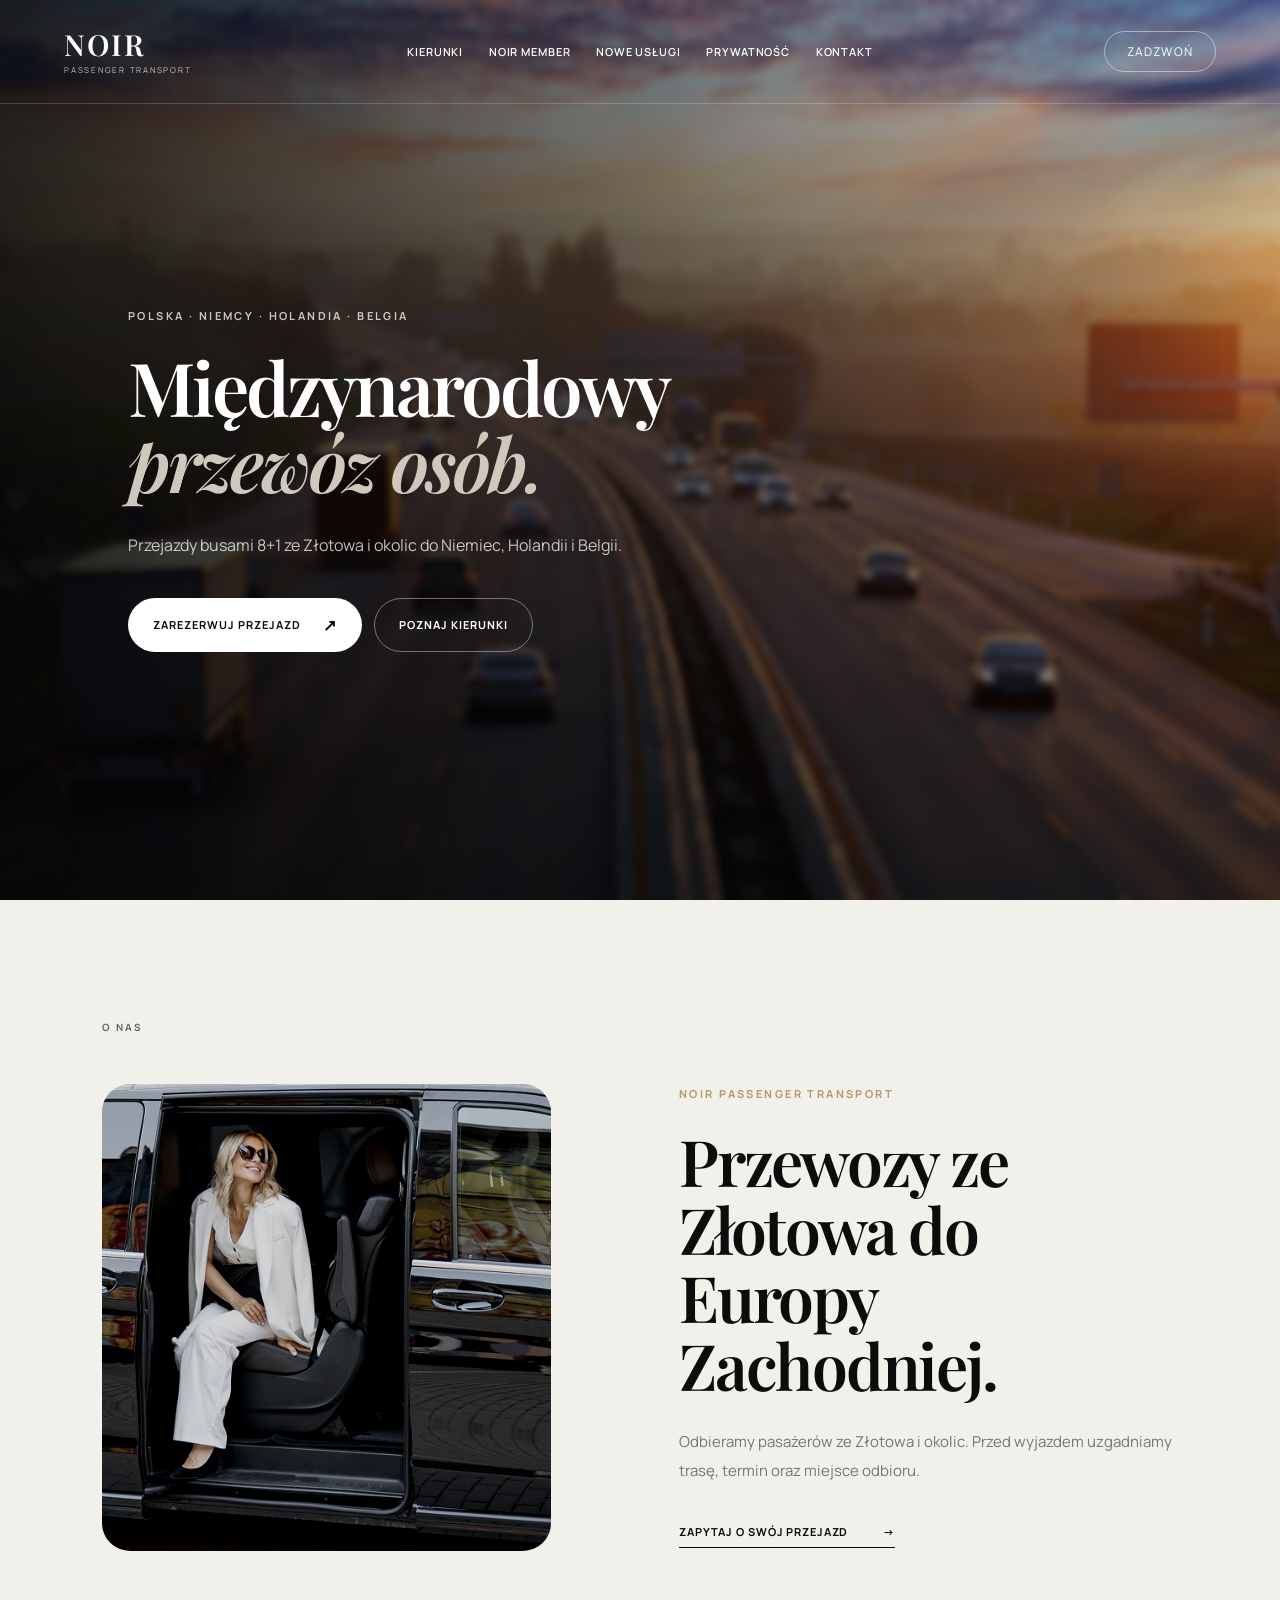
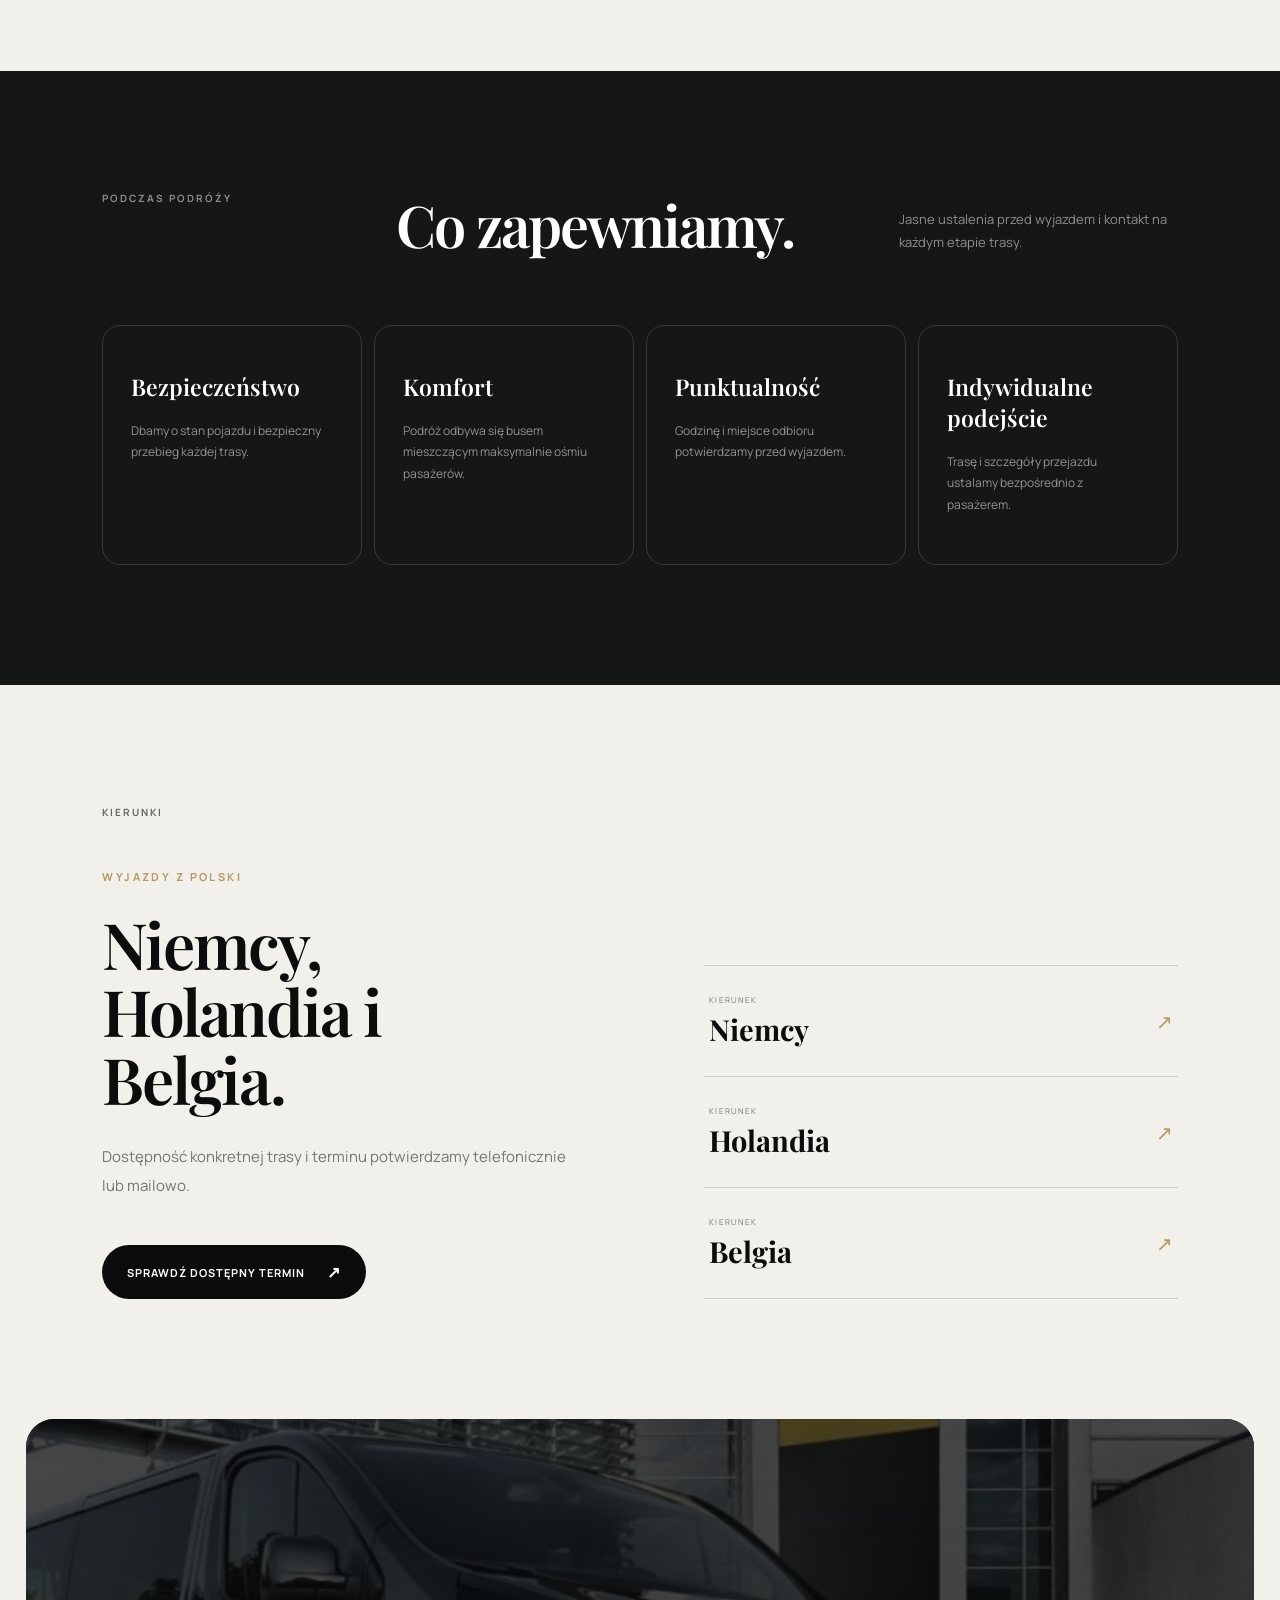
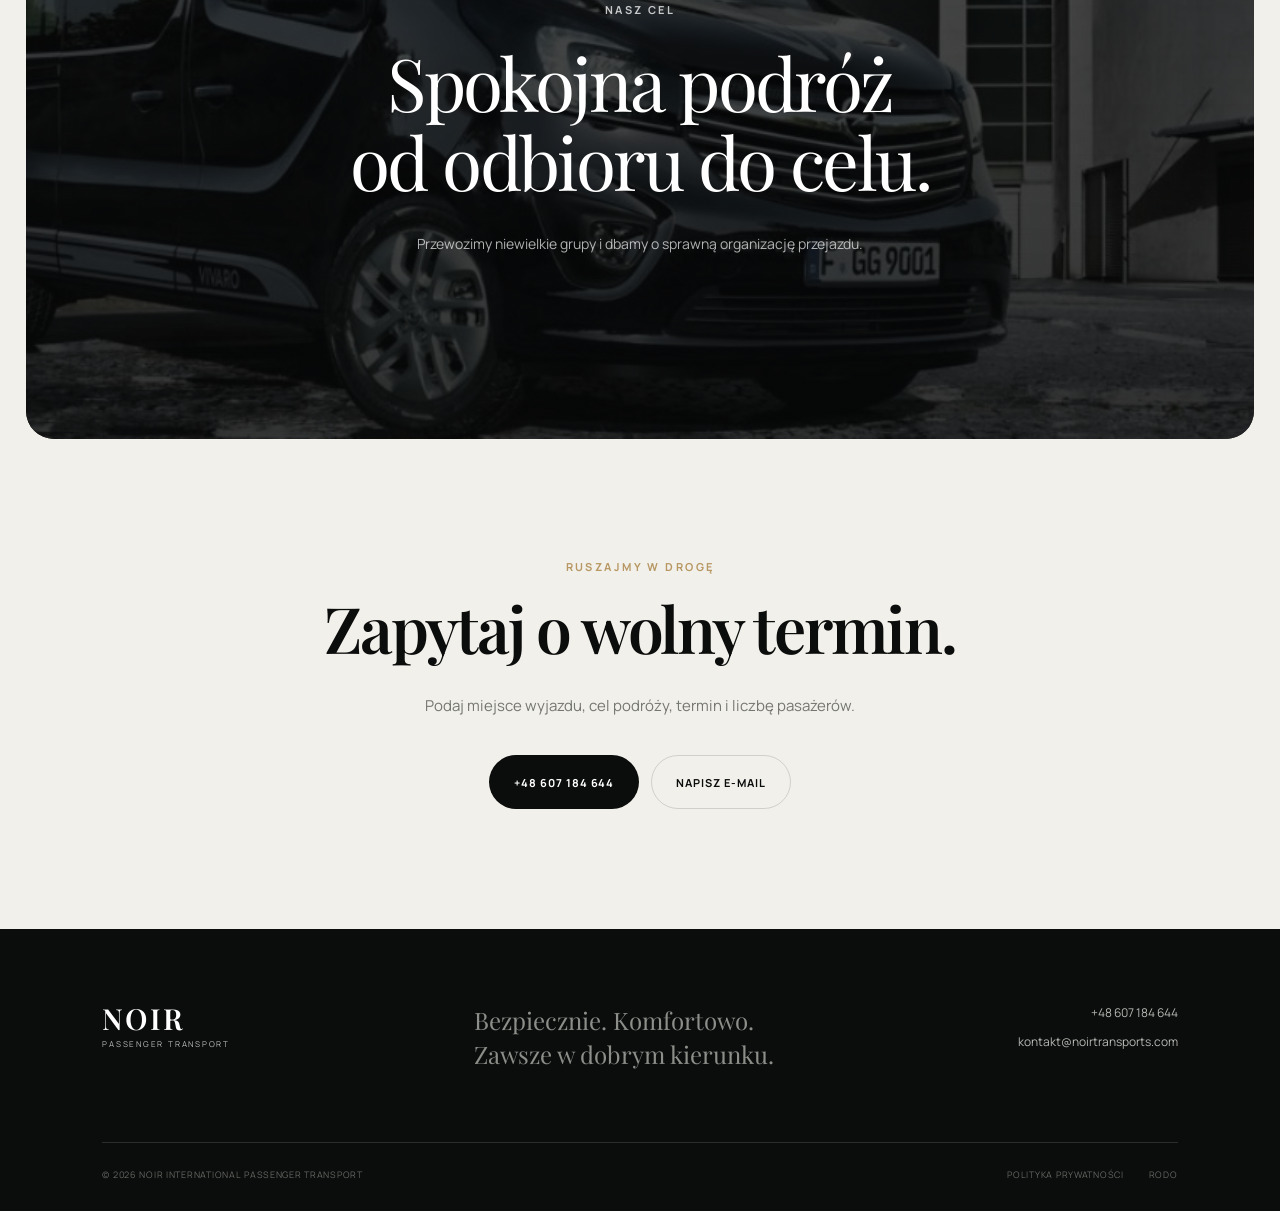
==== index.html @ 22362ea9 "Dodanie plików" ====
<!doctype html>
<html lang="pl">
  <head>
    <meta charset="UTF-8" />
    <meta name="viewport" content="width=device-width, initial-scale=1.0" />
    <title>Noir Transports — Międzynarodowy przewóz osób</title>
    <meta
      name="description"
      content="Komfortowe i bezpieczne przewozy osób z Polski do Niemiec, Holandii i Belgii. Zarezerwuj przejazd z NOIR."
    />
    <link rel="preconnect" href="https://fonts.googleapis.com" />
    <link rel="preconnect" href="https://fonts.gstatic.com" crossorigin />
    <link
      href="https://fonts.googleapis.com/css2?family=Manrope:wght@400;500;600;700&family=Playfair+Display:wght@600;700&display=swap"
      rel="stylesheet"
    />
    <link rel="stylesheet" href="index.css" />
  </head>
  <body>
    <header class="site-header">
      <a class="brand" href="index.html" aria-label="NOIR — strona główna">
        <span>NOIR</span>
        <small>Passenger transport</small>
      </a>
      <nav class="desktop-nav" aria-label="Główna nawigacja">
        <a href="#kierunki">Kierunki</a>
        <a href="noir-member.html">NOIR Member</a>
        <a href="nowe-uslugi.html">Nowe usługi</a>
        <a href="polityka-prywatnosci.html">Prywatność</a>
        <a href="kontakt.html">Kontakt</a>
      </nav>
      <a class="header-cta" href="tel:+48607184644">Zadzwoń</a>
      <button
        class="menu-toggle"
        type="button"
        aria-label="Otwórz menu"
        aria-expanded="false"
        aria-controls="sidebar"
      >
        <span></span><span></span>
      </button>
    </header>

    <div class="menu-panel" id="sidebar" aria-hidden="true">
      <nav aria-label="Menu">
        <a href="index.html">Strona główna</a>
        <a href="noir-member.html">Noir Member</a>
        <a href="kontakt.html">Kontakt</a>
        <a href="nowe-uslugi.html">Nowe usługi</a>
        <a href="polityka-prywatnosci.html">Polityka prywatności</a>
      </nav>
      <div class="menu-footer">
        <a href="mailto:kontakt@noirtransports.com">kontakt@noirtransports.com</a>
        <a href="tel:+48607184644">+48 607 184 644</a>
      </div>
    </div>

    <main>
      <section class="hero">
        <div class="hero-overlay"></div>
        <div class="hero-content">
          <p class="eyebrow">Polska · Niemcy · Holandia · Belgia</p>
          <h1>Międzynarodowy<br /><em>przewóz osób.</em></h1>
          <p class="hero-copy">
            Przejazdy busami 8+1 ze Złotowa i okolic do Niemiec, Holandii i Belgii.
          </p>
          <div class="hero-actions">
            <a class="button button-primary" href="tel:+48607184644"
              >Zarezerwuj przejazd <span>↗</span></a
            >
            <a class="button button-ghost" href="#kierunki">Poznaj kierunki</a>
          </div>
        </div>
      </section>

      <section class="intro section" id="intro">
        <div class="section-label">O nas</div>
        <div class="intro-grid">
          <div class="intro-image reveal">
            <img src="./images/2.png" alt="Komfortowy bus NOIR" />
          </div>
          <div class="intro-content reveal">
            <p class="eyebrow dark">NOIR Passenger Transport</p>
            <h2>Przewozy ze Złotowa do Europy Zachodniej.</h2>
            <p>
              Odbieramy pasażerów ze Złotowa i okolic. Przed wyjazdem uzgadniamy trasę, termin oraz
              miejsce odbioru.
            </p>
            <a class="text-link" href="kontakt.html">Zapytaj o swój przejazd <span>→</span></a>
          </div>
        </div>
      </section>

      <section class="benefits section" id="dlaczego">
        <div class="section-heading">
          <div class="section-label light">Podczas podróży</div>
          <h2>Co zapewniamy.</h2>
          <p>Jasne ustalenia przed wyjazdem i kontakt na każdym etapie trasy.</p>
        </div>
        <div class="benefit-grid">
          <article class="benefit-card reveal">
            <h3>Bezpieczeństwo</h3>
            <p>Dbamy o stan pojazdu i bezpieczny przebieg każdej trasy.</p>
          </article>
          <article class="benefit-card reveal">
            <h3>Komfort</h3>
            <p>Podróż odbywa się busem mieszczącym maksymalnie ośmiu pasażerów.</p>
          </article>
          <article class="benefit-card reveal">
            <h3>Punktualność</h3>
            <p>Godzinę i miejsce odbioru potwierdzamy przed wyjazdem.</p>
          </article>
          <article class="benefit-card reveal">
            <h3>Indywidualne podejście</h3>
            <p>Trasę i szczegóły przejazdu ustalamy bezpośrednio z pasażerem.</p>
          </article>
        </div>
      </section>

      <section class="routes section" id="kierunki">
        <div class="routes-copy reveal">
          <div class="section-label">Kierunki</div>
          <p class="eyebrow dark">Wyjazdy z Polski</p>
          <h2>Niemcy, Holandia i Belgia.</h2>
          <p>Dostępność konkretnej trasy i terminu potwierdzamy telefonicznie lub mailowo.</p>
          <a class="button button-dark" href="kontakt.html"
            >Sprawdź dostępny termin <span>↗</span></a
          >
        </div>
        <div class="routes-list reveal">
          <div class="route">
            <div><small>Kierunek</small><strong>Niemcy</strong></div>
            <span class="arrow">↗</span>
          </div>
          <div class="route">
            <div><small>Kierunek</small><strong>Holandia</strong></div>
            <span class="arrow">↗</span>
          </div>
          <div class="route">
            <div><small>Kierunek</small><strong>Belgia</strong></div>
            <span class="arrow">↗</span>
          </div>
        </div>
      </section>

      <section class="manifesto">
        <div class="manifesto-bg"></div>
        <div class="manifesto-content reveal">
          <p class="eyebrow">Nasz cel</p>
          <blockquote>Spokojna podróż<br />od odbioru do celu.</blockquote>
          <p>Przewozimy niewielkie grupy i dbamy o sprawną organizację przejazdu.</p>
        </div>
      </section>

      <section class="contact-cta section">
        <p class="eyebrow dark">Ruszajmy w drogę</p>
        <h2>Zapytaj o wolny termin.</h2>
        <p>Podaj miejsce wyjazdu, cel podróży, termin i liczbę pasażerów.</p>
        <div class="hero-actions centered">
          <a class="button button-dark" href="tel:+48607184644">+48 607 184 644</a>
          <a class="button button-outline" href="mailto:kontakt@noirtransports.com"
            >Napisz e-mail</a
          >
        </div>
      </section>
    </main>

    <footer class="footer">
      <div class="footer-top">
        <a class="brand footer-brand" href="index.html"
          ><span>NOIR</span><small>Passenger transport</small></a
        >
        <p>Bezpiecznie. Komfortowo.<br />Zawsze w dobrym kierunku.</p>
        <div class="footer-contact">
          <a href="tel:+48607184644">+48 607 184 644</a
          ><a href="mailto:kontakt@noirtransports.com">kontakt@noirtransports.com</a>
        </div>
      </div>
      <div class="footer-bottom">
        <span>© 2026 NOIR International Passenger Transport</span>
        <div>
          <a href="polityka-prywatnosci.html">Polityka prywatności</a><a href="rodo.html">RODO</a>
        </div>
      </div>
    </footer>

    <script>
      const toggle = document.querySelector(".menu-toggle");
      const panel = document.querySelector(".menu-panel");
      const setMenu = (open) => {
        document.body.classList.toggle("menu-open", open);
        toggle.setAttribute("aria-expanded", open);
        toggle.setAttribute("aria-label", open ? "Zamknij menu" : "Otwórz menu");
        panel.setAttribute("aria-hidden", !open);
      };
      toggle.addEventListener("click", () =>
        setMenu(!document.body.classList.contains("menu-open")),
      );
      panel
        .querySelectorAll("a")
        .forEach((link) => link.addEventListener("click", () => setMenu(false)));
      document.addEventListener("keydown", (event) => {
        if (event.key === "Escape") setMenu(false);
      });
    </script>
  </body>
</html>
---- index.css ----
@import url("https://fonts.googleapis.com/css2?family=Manrope:wght@400;500;600;700&family=Playfair+Display:ital,wght@0,600;1,600&display=swap");

:root {
  --ink: #0b0c0c;
  --ink-soft: #151716;
  --paper: #f2f0ea;
  --white: #fff;
  --muted: #747670;
  --line: rgba(11, 12, 12, 0.14);
  --gold: #b79763;
  --radius-sm: 10px;
  --radius-md: 18px;
  --radius-lg: 28px;
}

* {
  box-sizing: border-box;
}

html {
  scroll-behavior: smooth;
}

body {
  margin: 0;
  background: var(--paper);
  color: var(--ink);
  font-family: "Manrope", sans-serif;
}

body.menu-open {
  overflow: hidden;
}

a {
  color: inherit;
  text-decoration: none;
}

img {
  display: block;
  max-width: 100%;
}

button {
  font: inherit;
}

.site-header {
  position: absolute;
  inset: 0 0 auto;
  z-index: 20;
  height: 104px;
  padding: 0 clamp(24px, 5vw, 80px);
  display: grid;
  grid-template-columns: 1fr auto 1fr;
  align-items: center;
  color: #fff;
  border-bottom: 1px solid rgba(255, 255, 255, 0.18);
}

.brand {
  width: max-content;
  display: flex;
  flex-direction: column;
  line-height: 1;
  letter-spacing: 0.13em;
}

.brand span {
  font-family: "Playfair Display", serif;
  font-size: 29px;
  font-weight: 600;
}

.brand small {
  margin-top: 7px;
  font-size: 8px;
  text-transform: uppercase;
  letter-spacing: 0.22em;
  opacity: 0.72;
}

.desktop-nav {
  display: flex;
  gap: clamp(16px, 2vw, 30px);
  font-size: 11px;
  font-weight: 600;
  letter-spacing: 0.08em;
  text-transform: uppercase;
}

.desktop-nav a {
  position: relative;
  padding: 10px 0;
}

.desktop-nav a::after {
  content: "";
  position: absolute;
  left: 0;
  right: 100%;
  bottom: 4px;
  height: 1px;
  background: #fff;
  transition: right 0.25s;
}

.desktop-nav a:hover::after {
  right: 0;
}

.header-cta {
  justify-self: end;
  padding: 11px 22px;
  border: 1px solid rgba(255, 255, 255, 0.45);
  border-radius: 999px;
  font-size: 12px;
  text-transform: uppercase;
  letter-spacing: 0.1em;
  transition: 0.2s;
}

.header-cta:hover {
  color: var(--ink);
  background: #fff;
}

.menu-toggle {
  display: none;
  position: relative;
  z-index: 30;
  justify-self: end;
  width: 48px;
  height: 48px;
  border: 1px solid rgba(255, 255, 255, 0.35);
  border-radius: 50%;
  background: transparent;
  cursor: pointer;
}

.menu-toggle span {
  position: absolute;
  left: 13px;
  width: 20px;
  height: 1px;
  background: #fff;
  transition: 0.3s;
}

.menu-toggle span:first-child {
  top: 19px;
}

.menu-toggle span:last-child {
  top: 27px;
}

.menu-open .menu-toggle span:first-child {
  top: 23px;
  transform: rotate(45deg);
}

.menu-open .menu-toggle span:last-child {
  top: 23px;
  transform: rotate(-45deg);
}

.menu-panel {
  position: fixed;
  z-index: 15;
  inset: 0;
  padding: 130px clamp(28px, 8vw, 110px) 45px;
  display: flex;
  flex-direction: column;
  justify-content: space-between;
  background: #0c0d0d;
  color: white;
  opacity: 0;
  visibility: hidden;
  transform: translateY(-18px);
  transition: 0.35s ease;
}

.menu-open .menu-panel {
  opacity: 1;
  visibility: visible;
  transform: none;
}

.menu-panel nav {
  display: flex;
  flex-direction: column;
  align-items: flex-start;
}

.menu-panel nav a {
  font-family: "Playfair Display", serif;
  font-size: clamp(28px, 5vh, 54px);
  line-height: 1.45;
  color: #aaa;
  transition:
    color 0.2s,
    transform 0.2s;
}

.menu-panel nav a:hover {
  color: #fff;
  transform: translateX(8px);
}

.menu-footer {
  padding-top: 25px;
  border-top: 1px solid #303030;
  display: flex;
  flex-wrap: wrap;
  gap: 16px 40px;
  font-size: 12px;
  color: #aaa;
}

.hero {
  position: relative;
  min-height: 800px;
  height: 100svh;
  display: flex;
  align-items: center;
  overflow: hidden;
  color: #fff;
  background: #171817 url("./images/1.png") center/cover no-repeat;
}

.hero::before {
  content: "";
  position: absolute;
  inset: 0;
  background-image: inherit;
  background-position: center;
  background-size: cover;
}

.hero-overlay {
  position: absolute;
  inset: 0;
  background:
    linear-gradient(
      90deg,
      rgba(4, 5, 5, 0.86) 0%,
      rgba(4, 5, 5, 0.56) 48%,
      rgba(4, 5, 5, 0.2) 100%
    ),
    linear-gradient(0deg, rgba(4, 5, 5, 0.5), transparent 55%);
}

.hero-content {
  position: relative;
  z-index: 1;
  width: min(840px, 90%);
  margin-left: clamp(24px, 10vw, 170px);
  padding-top: 60px;
}

.eyebrow {
  margin: 0 0 26px;
  color: rgba(255, 255, 255, 0.75);
  font-size: 11px;
  font-weight: 700;
  letter-spacing: 0.22em;
  text-transform: uppercase;
}

.eyebrow.dark {
  color: var(--gold);
}

.hero h1,
h2,
blockquote {
  font-family: "Playfair Display", serif;
}

.hero h1 {
  margin: 0;
  max-width: 820px;
  font-size: clamp(46px, 5.8vw, 88px);
  line-height: 1.02;
  letter-spacing: -0.04em;
  font-weight: 600;
}

.hero h1 em {
  color: #cfc9bd;
  font-weight: 600;
}

.hero-copy {
  max-width: 590px;
  margin: 30px 0 38px;
  color: rgba(255, 255, 255, 0.74);
  font-size: 16px;
  line-height: 1.8;
}

.hero-actions {
  display: flex;
  flex-wrap: wrap;
  gap: 12px;
}

.hero-actions.centered {
  justify-content: center;
}

.button {
  min-height: 54px;
  padding: 0 24px;
  display: inline-flex;
  justify-content: center;
  align-items: center;
  gap: 22px;
  border: 1px solid transparent;
  border-radius: 999px;
  font-size: 11px;
  font-weight: 700;
  letter-spacing: 0.09em;
  text-transform: uppercase;
  transition: 0.25s;
}

.button span {
  font-size: 16px;
}

.button-primary {
  background: #fff;
  color: var(--ink);
}

.button-primary:hover {
  background: var(--gold);
  color: #fff;
}

.button-ghost {
  border-color: rgba(255, 255, 255, 0.4);
}

.button-ghost:hover {
  border-color: #fff;
  background: rgba(255, 255, 255, 0.08);
}

.button-dark {
  background: var(--ink);
  color: #fff;
}

.button-dark:hover {
  background: var(--gold);
}

.button-outline {
  border-color: var(--line);
}

.button-outline:hover {
  border-color: var(--ink);
}

.section {
  padding: 120px clamp(24px, 8vw, 140px);
}

.section-label {
  display: flex;
  gap: 14px;
  align-items: center;
  margin-bottom: 50px;
  color: #656760;
  font-size: 10px;
  font-weight: 700;
  letter-spacing: 0.2em;
  text-transform: uppercase;
}

.section-label.light {
  color: #8c8e89;
}

.intro-grid {
  display: grid;
  grid-template-columns: minmax(320px, 0.9fr) 1fr;
  gap: clamp(60px, 10vw, 160px);
  align-items: center;
}

.intro-image {
  position: relative;
  overflow: hidden;
  border-radius: var(--radius-lg);
  background: #ddd9cf;
}

.intro-image img {
  width: 100%;
  aspect-ratio: 1/1.04;
  object-fit: cover;
  filter: saturate(0.75) contrast(1.04);
}

.intro-content h2,
.routes h2,
.contact-cta h2 {
  margin: 0 0 30px;
  font-size: clamp(42px, 5vw, 72px);
  line-height: 1.06;
  letter-spacing: -0.035em;
  font-weight: 600;
}

.intro-content > p:not(.eyebrow),
.routes-copy > p:not(.eyebrow),
.contact-cta > p:not(.eyebrow) {
  max-width: 600px;
  color: var(--muted);
  font-size: 15px;
  line-height: 1.9;
}

.text-link {
  display: inline-flex;
  gap: 35px;
  margin-top: 24px;
  padding-bottom: 8px;
  border-bottom: 1px solid var(--ink);
  font-size: 11px;
  font-weight: 700;
  letter-spacing: 0.08em;
  text-transform: uppercase;
}

.text-link span {
  transition: transform 0.2s;
}

.text-link:hover span {
  transform: translateX(5px);
}

.benefits {
  background: var(--ink-soft);
  color: #fff;
}

.section-heading {
  display: grid;
  grid-template-columns: 0.7fr 1.3fr 0.8fr;
  gap: 50px;
  align-items: end;
  margin-bottom: 70px;
}

.section-heading .section-label {
  align-self: start;
}

.section-heading h2 {
  margin: 0;
  font-size: clamp(38px, 4.5vw, 66px);
  line-height: 1.06;
  font-weight: 600;
  letter-spacing: -0.035em;
}

.section-heading > p {
  margin: 0;
  color: #8f918d;
  font-size: 13px;
  line-height: 1.8;
}

.benefit-grid {
  display: grid;
  grid-template-columns: repeat(4, 1fr);
  gap: 12px;
}

.benefit-card {
  min-height: 240px;
  padding: 45px 28px;
  border: 1px solid #393b39;
  border-radius: var(--radius-md);
}

.benefit-card h3 {
  margin: 0 0 18px;
  font-family: "Playfair Display", serif;
  font-size: 23px;
  font-weight: 600;
}

.benefit-card p {
  margin: 0;
  color: #92948f;
  font-size: 12px;
  line-height: 1.8;
}

.routes {
  display: grid;
  grid-template-columns: 1fr 1fr;
  gap: clamp(60px, 10vw, 160px);
  align-items: end;
}

.routes-copy .button {
  margin-top: 30px;
}

.routes-list {
  border-top: 1px solid var(--line);
}

.route {
  display: grid;
  grid-template-columns: 1fr auto;
  align-items: center;
  gap: 25px;
  padding: 28px 5px;
  border-bottom: 1px solid var(--line);
}

.route div {
  display: flex;
  flex-direction: column;
}

.route small {
  margin-bottom: 5px;
  color: var(--muted);
  font-size: 8px;
  letter-spacing: 0.16em;
  text-transform: uppercase;
}

.route strong {
  font-family: "Playfair Display", serif;
  font-size: 29px;
}

.arrow {
  font-size: 20px;
  color: var(--gold);
}

.manifesto {
  position: relative;
  min-height: 620px;
  margin: 0 clamp(12px, 2vw, 28px);
  display: grid;
  place-items: center;
  overflow: hidden;
  border-radius: var(--radius-lg);
  text-align: center;
  color: #fff;
  background: #171918;
}

.manifesto-bg {
  position: absolute;
  inset: 0;
  background:
    linear-gradient(rgba(7, 8, 8, 0.72), rgba(7, 8, 8, 0.82)),
    url("./images/3.jpg") center/cover;
  filter: grayscale(0.35);
}

.manifesto-content {
  position: relative;
  padding: 80px 24px;
}

.manifesto blockquote {
  margin: 0 0 30px;
  font-size: clamp(42px, 5.7vw, 82px);
  line-height: 1.08;
  letter-spacing: -0.035em;
}

.manifesto-content > p:last-child {
  max-width: 560px;
  margin: auto;
  color: rgba(255, 255, 255, 0.68);
  font-size: 14px;
  line-height: 1.8;
}

.contact-cta {
  text-align: center;
}

.contact-cta > p:not(.eyebrow) {
  margin: 0 auto 35px;
}

.contact-cta .eyebrow {
  margin-bottom: 20px;
}

.footer {
  padding: 75px clamp(24px, 8vw, 140px) 30px;
  background: #0b0c0c;
  color: #fff;
}

.footer-top {
  display: grid;
  grid-template-columns: 1fr 1fr 1fr;
  gap: 40px;
  align-items: start;
  padding-bottom: 70px;
}

.footer-top > p {
  margin: 0;
  color: #8c8e89;
  font-family: "Playfair Display", serif;
  font-size: 24px;
  line-height: 1.4;
}

.footer-contact {
  justify-self: end;
  display: flex;
  flex-direction: column;
  gap: 12px;
  text-align: right;
  font-size: 12px;
  color: #b6b8b3;
}

.footer-contact a:hover {
  color: #fff;
}

.footer-bottom {
  padding-top: 25px;
  border-top: 1px solid #2c2e2c;
  display: flex;
  justify-content: space-between;
  gap: 20px;
  color: #656762;
  font-size: 9px;
  letter-spacing: 0.08em;
  text-transform: uppercase;
}

.footer-bottom div {
  display: flex;
  gap: 25px;
}

@media (max-width: 1180px) {
  .site-header {
    grid-template-columns: 1fr auto;
  }

  .desktop-nav,
  .header-cta {
    display: none;
  }

  .menu-toggle {
    display: block;
  }

  .hero-content {
    margin-left: clamp(24px, 7vw, 70px);
  }

  .section-heading {
    grid-template-columns: 1fr 1.4fr;
  }

  .section-heading > p {
    grid-column: 2;
  }

  .benefit-grid {
    grid-template-columns: 1fr 1fr;
  }

  .routes {
    gap: 70px;
  }

  .footer-top {
    grid-template-columns: 1fr 1fr;
  }

  .footer-top > p {
    display: none;
  }
}

@media (max-width: 680px) {
  .site-header {
    height: 80px;
    padding: 0 20px;
  }

  .brand span {
    font-size: 25px;
  }

  .hero {
    min-height: 700px;
  }

  .hero-content {
    margin: 0;
    width: 100%;
    padding: 80px 22px 100px;
  }

  .hero h1 {
    font-size: clamp(35px, 10vw, 56px);
    line-height: 1.05;
  }

  .hero-copy {
    font-size: 14px;
  }

  .hero-actions .button {
    width: 100%;
  }

  .hero-stat {
    left: 25px;
    right: auto;
    bottom: 28px;
  }

  .section {
    padding: 85px 22px;
  }

  .section-label {
    margin-bottom: 35px;
  }

  .intro-grid,
  .routes {
    grid-template-columns: 1fr;
    gap: 65px;
  }

  .intro-grid {
    display: flex;
    flex-direction: column;
  }

  .intro-image {
    width: calc(100% - 24px);
    align-self: flex-start;
  }

  .intro-content h2,
  .routes h2,
  .contact-cta h2 {
    font-size: 42px;
  }

  .section-heading {
    display: block;
  }

  .section-heading h2 {
    margin-bottom: 20px;
  }

  .benefit-grid {
    grid-template-columns: 1fr;
  }

  .benefit-card {
    min-height: 220px;
  }

  .manifesto {
    min-height: 530px;
  }

  .manifesto blockquote {
    font-size: 43px;
  }

  .footer {
    padding: 60px 22px 25px;
  }

  .footer-top {
    grid-template-columns: 1fr;
    padding-bottom: 50px;
  }

  .footer-contact {
    justify-self: start;
    text-align: left;
  }

  .footer-bottom {
    flex-direction: column;
    line-height: 1.7;
  }

  .footer-bottom div {
    flex-wrap: wrap;
  }

  .menu-panel {
    padding: 110px 25px 35px;
  }
}

@media (prefers-reduced-motion: reduce) {
  html {
    scroll-behavior: auto;
  }

  *,
  *::before,
  *::after {
    animation: none !important;
    transition-duration: 0.01ms !important;
  }

  .reveal {
    opacity: 1;
    transform: none;
  }
}
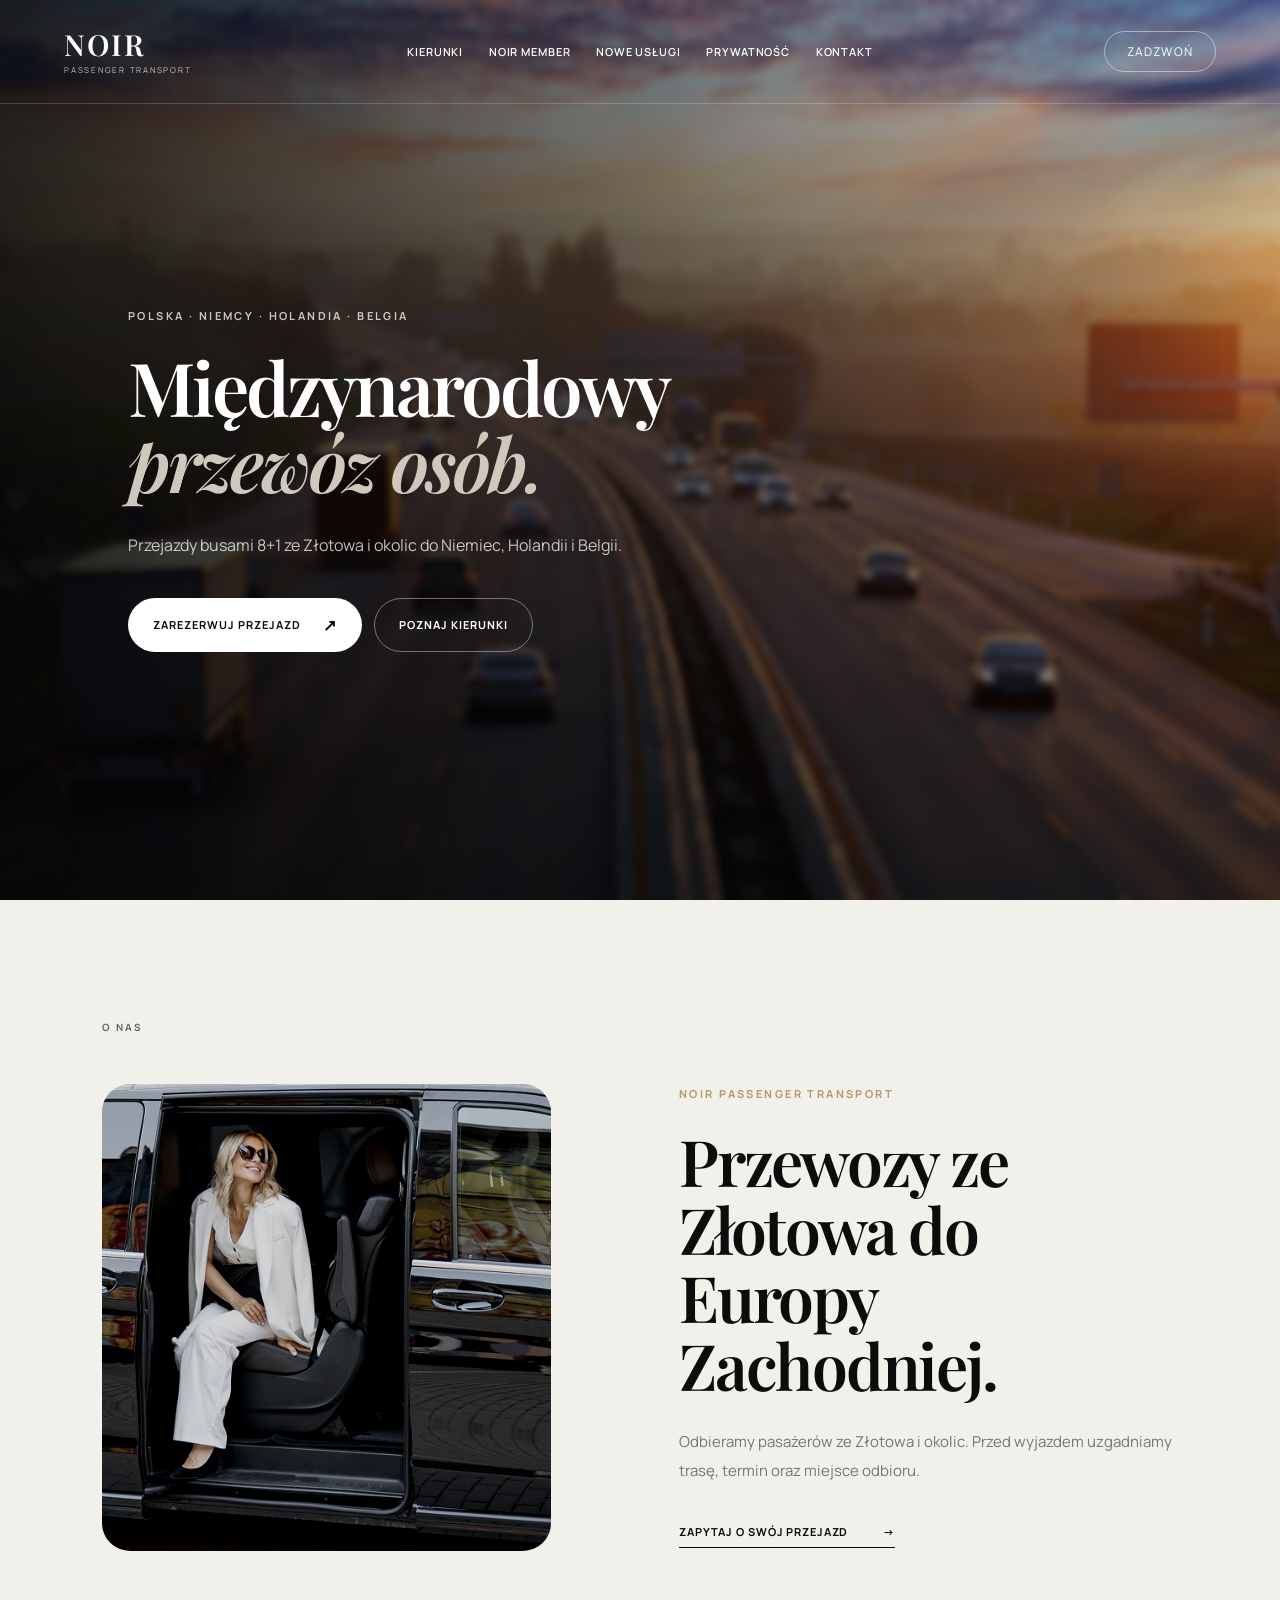
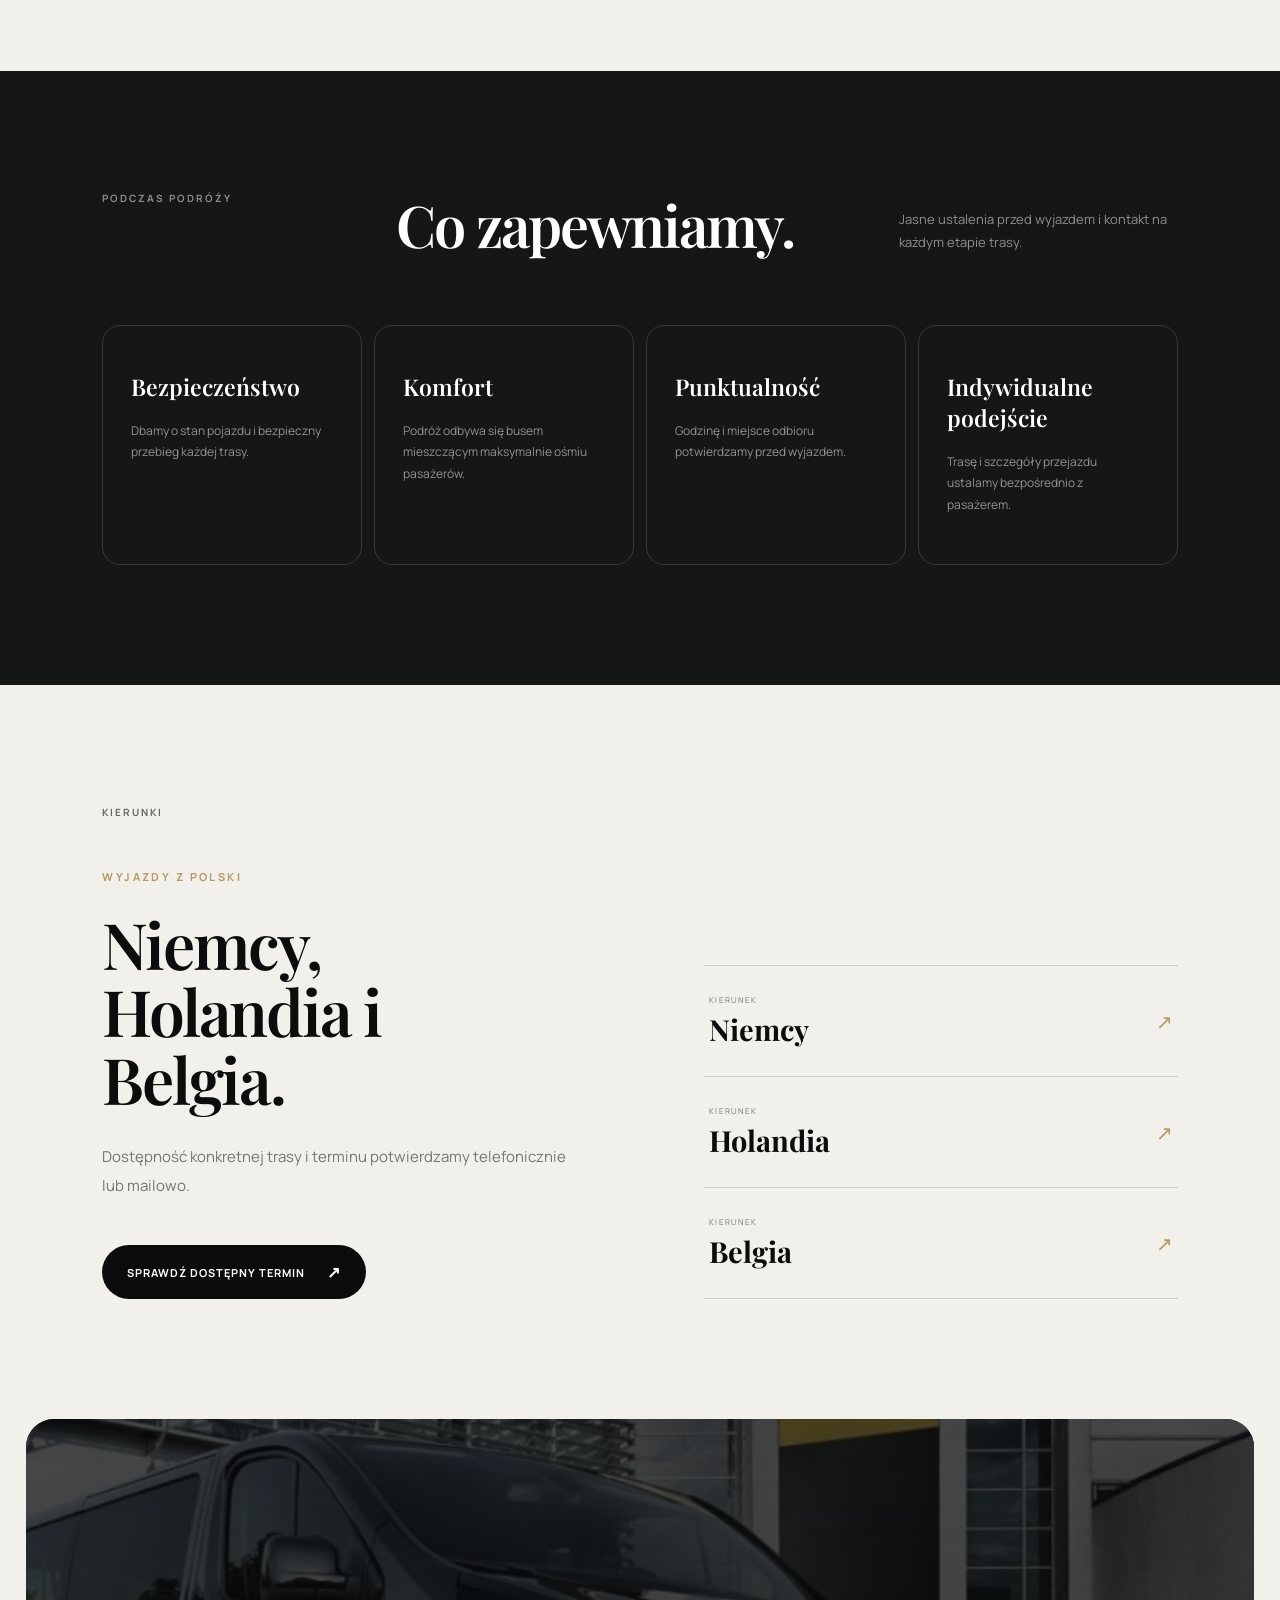
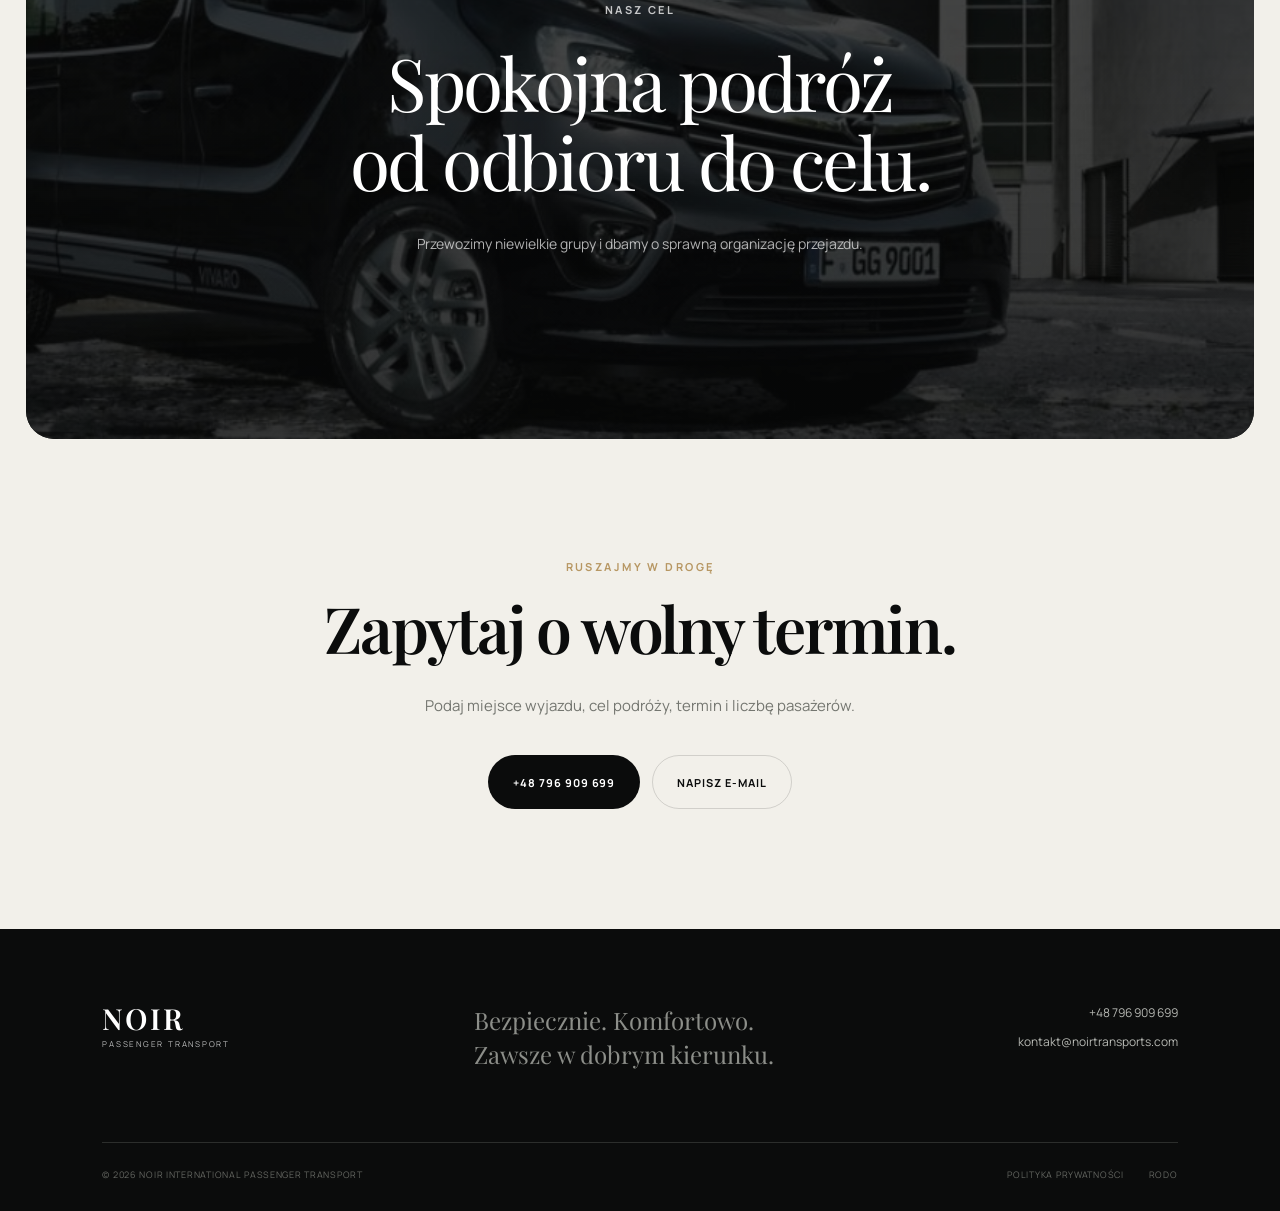
==== commit 97ccb164: "Update contact phone number across all pages" ====
--- a/index.html
+++ b/index.html
@@ -29,7 +29,7 @@
         <a href="polityka-prywatnosci.html">Prywatność</a>
         <a href="kontakt.html">Kontakt</a>
       </nav>
-      <a class="header-cta" href="tel:+48607184644">Zadzwoń</a>
+      <a class="header-cta" href="tel:+48796909699">Zadzwoń</a>
       <button
         class="menu-toggle"
         type="button"
@@ -51,7 +51,7 @@
       </nav>
       <div class="menu-footer">
         <a href="mailto:kontakt@noirtransports.com">kontakt@noirtransports.com</a>
-        <a href="tel:+48607184644">+48 607 184 644</a>
+        <a href="tel:+48796909699">+48 796 909 699</a>
       </div>
     </div>
 
@@ -65,7 +65,7 @@
             Przejazdy busami 8+1 ze Złotowa i okolic do Niemiec, Holandii i Belgii.
           </p>
           <div class="hero-actions">
-            <a class="button button-primary" href="tel:+48607184644"
+            <a class="button button-primary" href="tel:+48796909699"
               >Zarezerwuj przejazd <span>↗</span></a
             >
             <a class="button button-ghost" href="#kierunki">Poznaj kierunki</a>
@@ -157,7 +157,7 @@
         <h2>Zapytaj o wolny termin.</h2>
         <p>Podaj miejsce wyjazdu, cel podróży, termin i liczbę pasażerów.</p>
         <div class="hero-actions centered">
-          <a class="button button-dark" href="tel:+48607184644">+48 607 184 644</a>
+          <a class="button button-dark" href="tel:+48796909699">+48 796 909 699</a>
           <a class="button button-outline" href="mailto:kontakt@noirtransports.com"
             >Napisz e-mail</a
           >
@@ -172,7 +172,7 @@
         >
         <p>Bezpiecznie. Komfortowo.<br />Zawsze w dobrym kierunku.</p>
         <div class="footer-contact">
-          <a href="tel:+48607184644">+48 607 184 644</a
+          <a href="tel:+48796909699">+48 796 909 699</a
           ><a href="mailto:kontakt@noirtransports.com">kontakt@noirtransports.com</a>
         </div>
       </div>
